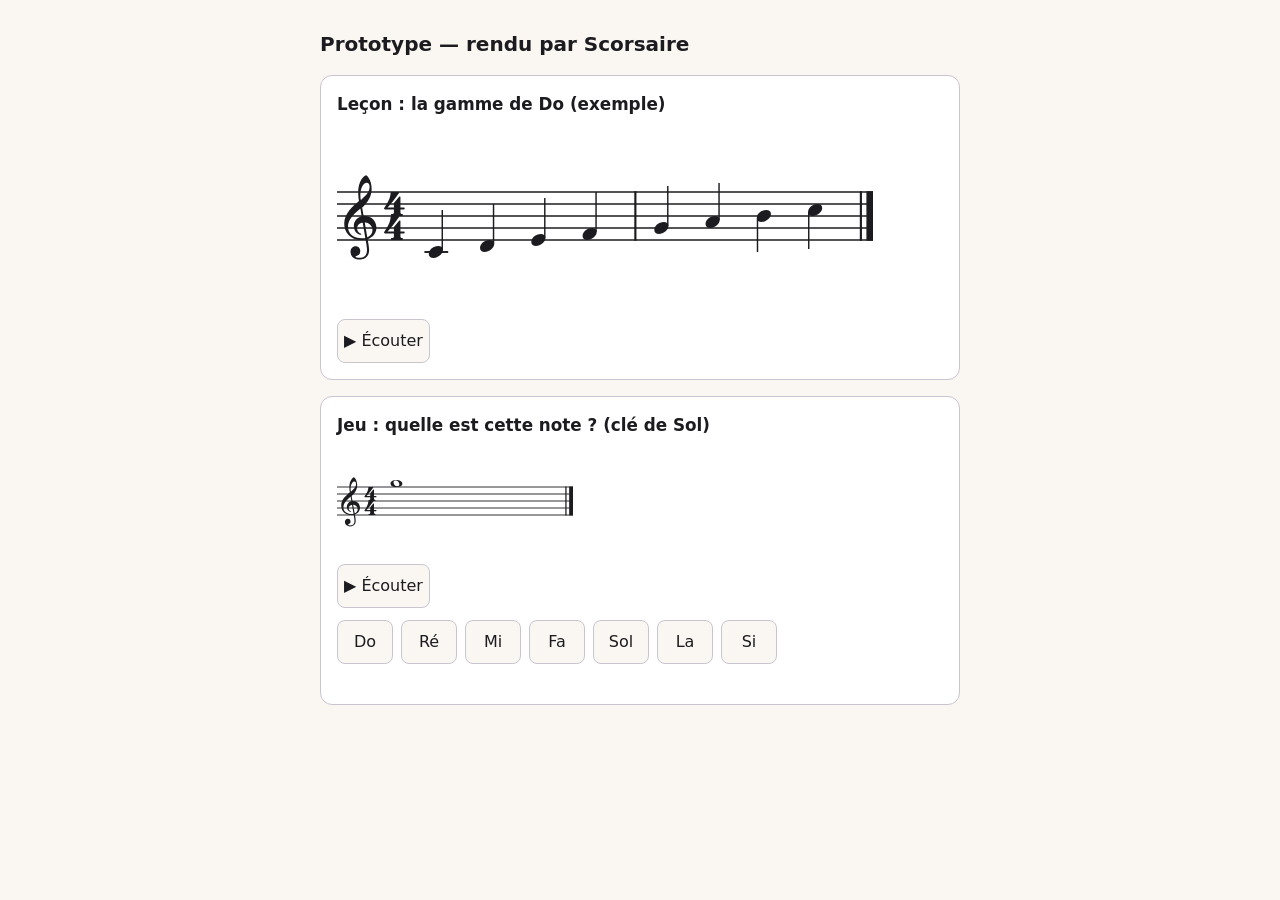
==== index.html @ 96088260 "Prototype Solfège (application construite) Co-Authored-By: Claude Sonnet 5.5 <noreply@anthropic.com>" ====
<!doctype html>
<html lang="fr"><head><meta charset="utf-8"><meta name="viewport" content="width=device-width,initial-scale=1">
<title>Prototype Solfège</title>
<style>
:root{color-scheme:light dark;--bg:#faf7f2;--fg:#1c1b1f;--card:#fff;--line:#cac4d0;--accent:#8a6508}
@media (prefers-color-scheme:dark){:root{--bg:#16141a;--fg:#f4f1ea;--card:#201e26;--line:#49454f;--accent:#f0c46a}}
body{margin:0;padding:16px;background:var(--bg);color:var(--fg);font:1rem/1.5 system-ui,sans-serif;max-width:40rem;margin-inline:auto}
section{background:var(--card);border:1px solid var(--line);border-radius:.75rem;padding:1rem;margin-block:1rem}
h1{font-size:1.25rem}h2{font-size:1.05rem;margin-top:0}
#answers{display:flex;flex-wrap:wrap;gap:.5rem;margin-top:.75rem}
button{font:inherit;min-height:2.75rem;min-width:3.5rem;border-radius:.5rem;border:1px solid var(--line);background:var(--bg);color:var(--fg)}
button:focus-visible{outline:3px solid var(--accent);outline-offset:2px}
#result{min-height:1.5em}
</style></head><body>
<h1>Prototype — rendu par Scorsaire</h1>
<section><h2>Leçon : la gamme de Do (exemple)</h2><div id="lesson" aria-label="Partition : gamme de Do majeur"></div></section>
<section><h2>Jeu : quelle est cette note ? (clé de Sol) <span id="score" style="float:right"></span></h2>
<div id="stage" aria-label="Note à identifier"></div><div id="answers"></div><div id="result" role="status"></div></section>
<p id="sndstatus" role="status" style="font-size:.85rem;opacity:.8"></p>
<script type="module" src="proto.js"></script>
</body></html>
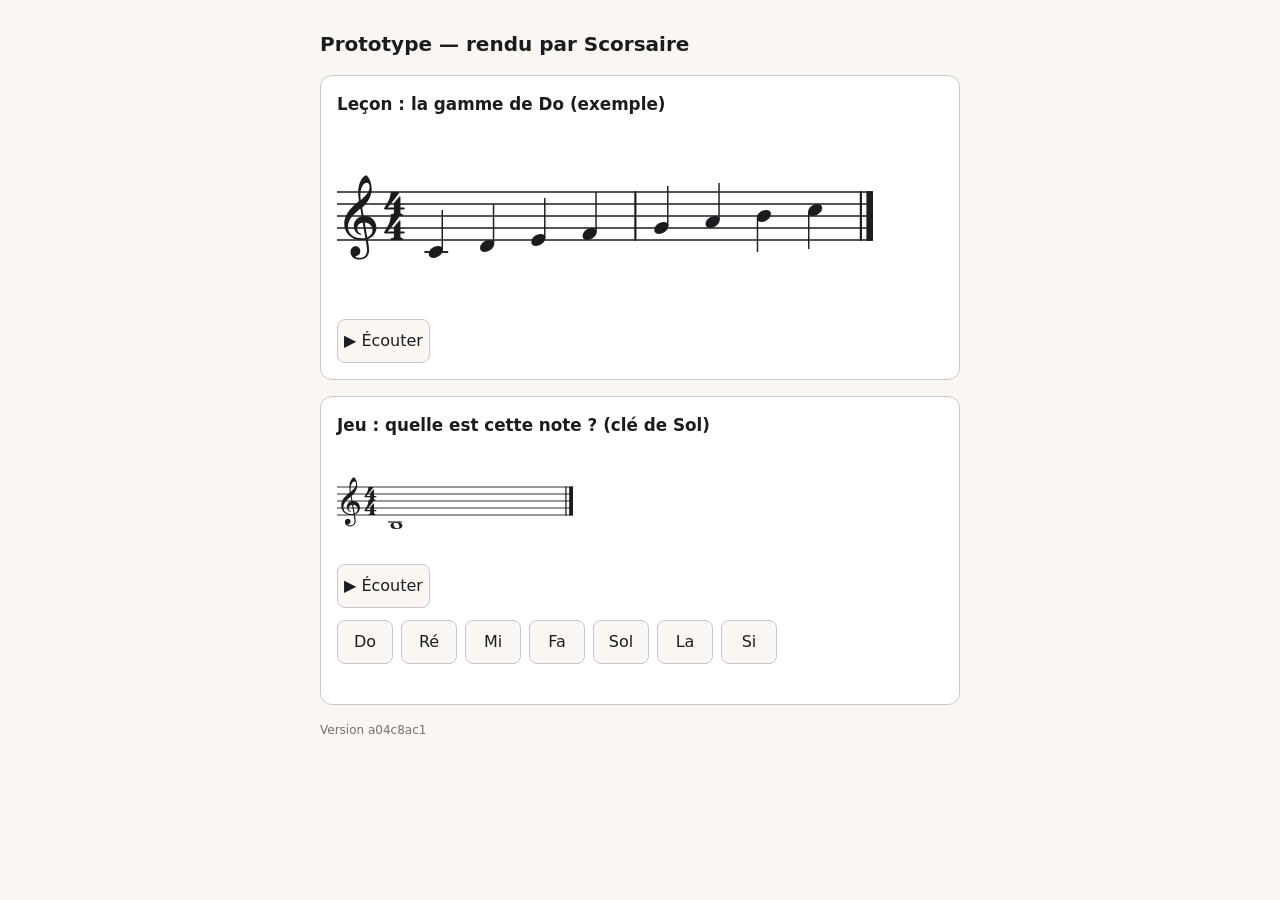
==== commit 724474b7: "Version a04c8ac1 : numéro visible, anti-cache, diagnostic de fin de lecture Co-Authored-By: Claude S" ====
--- a/index.html
+++ b/index.html
@@ -17,5 +17,5 @@
 <section><h2>Jeu : quelle est cette note ? (clé de Sol) <span id="score" style="float:right"></span></h2>
 <div id="stage" aria-label="Note à identifier"></div><div id="answers"></div><div id="result" role="status"></div></section>
 <p id="sndstatus" role="status" style="font-size:.85rem;opacity:.8"></p>
-<script type="module" src="proto.js"></script>
-</body></html>
+<script type="module" src="proto.js?v=a04c8ac1"></script>
+<p style="font-size:.75rem;opacity:.6">Version a04c8ac1</p></body></html>
